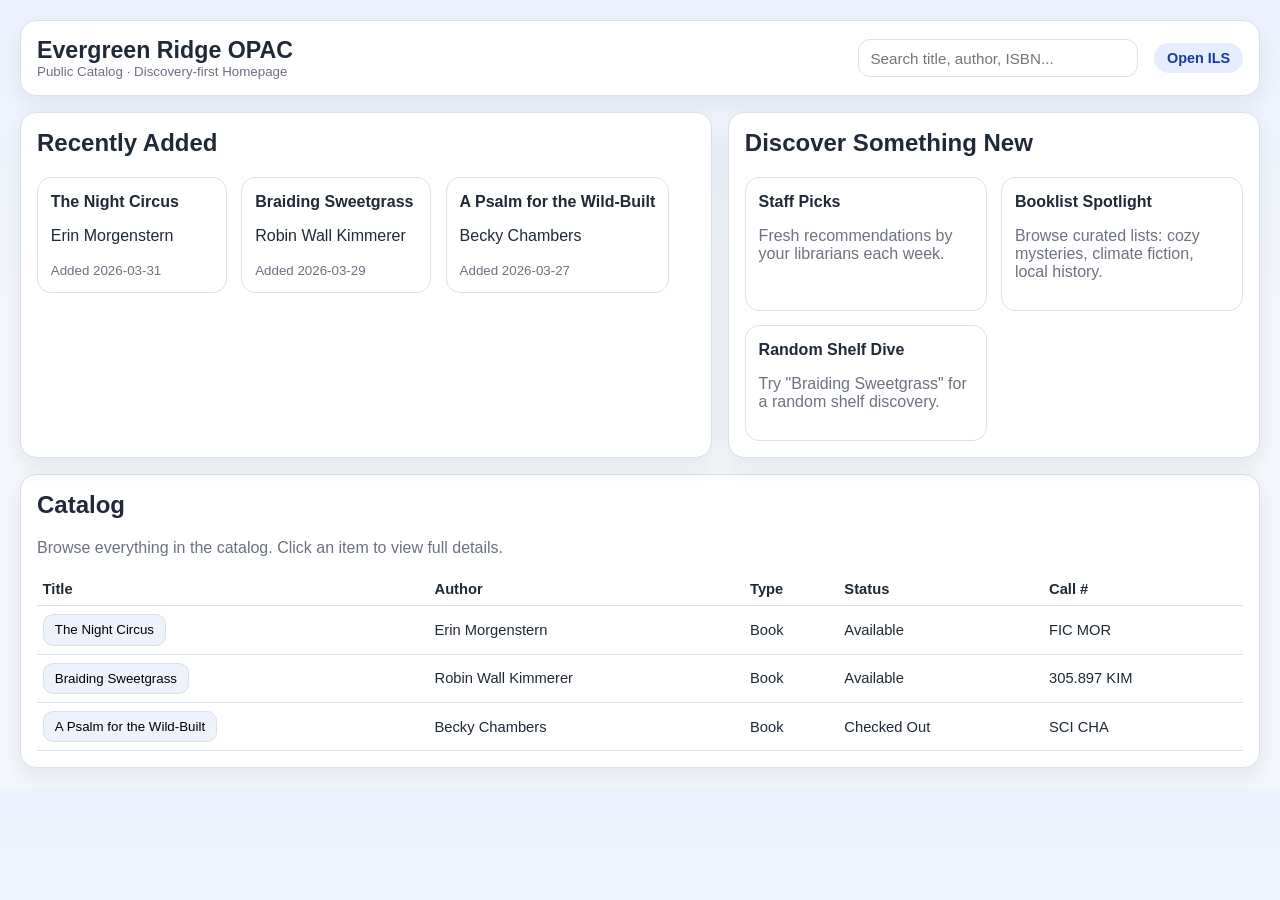
==== opac/index.html @ 5de5a3b0 "Build connected ILS and OPAC web prototype" ====
<!doctype html>
<html lang="en">
<head>
  <meta charset="UTF-8" />
  <meta name="viewport" content="width=device-width, initial-scale=1.0" />
  <title>Library OPAC</title>
  <link rel="stylesheet" href="../shared/styles.css" />
</head>
<body>
  <div class="shell">
    <header class="topbar card">
      <div class="brand">
        <h1>Evergreen Ridge OPAC</h1>
        <small>Public Catalog · Discovery-first Homepage</small>
      </div>
      <div class="search-inline">
        <input id="searchInput" placeholder="Search title, author, ISBN..." />
      </div>
      <nav class="nav-links"><a href="../ils/index.html">Open ILS</a></nav>
    </header>

    <section class="hero">
      <article class="card">
        <h2>Recently Added</h2>
        <div class="discovery-scroll" id="recentlyAdded"></div>
      </article>
      <article class="card">
        <h2>Discover Something New</h2>
        <div class="discovery-blocks">
          <div class="book-card"><h4>Staff Picks</h4><p class="muted">Fresh recommendations by your librarians each week.</p></div>
          <div class="book-card"><h4>Booklist Spotlight</h4><p class="muted">Browse curated lists: cozy mysteries, climate fiction, local history.</p></div>
          <div class="book-card"><h4>Random Shelf Dive</h4><p class="muted" id="randomShelfText">Click any title below to start exploring.</p></div>
        </div>
      </article>
    </section>

    <section class="card">
      <h2>Catalog</h2>
      <p class="muted">Browse everything in the catalog. Click an item to view full details.</p>
      <table class="table" id="catalogResults">
        <thead><tr><th>Title</th><th>Author</th><th>Type</th><th>Status</th><th>Call #</th></tr></thead>
        <tbody></tbody>
      </table>
    </section>
  </div>

  <dialog class="modal" id="itemModal">
    <div class="modal-content">
      <h3 id="modalTitle"></h3>
      <p><strong>Author:</strong> <span id="modalAuthor"></span></p>
      <p><strong>ISBN:</strong> <span id="modalIsbn"></span></p>
      <p><strong>Call Number:</strong> <span id="modalCall"></span></p>
      <p><strong>Status:</strong> <span id="modalStatus"></span></p>
      <p id="modalDescription" class="muted"></p>
      <button class="primary" id="closeModalBtn">Close</button>
    </div>
  </dialog>

  <script src="../data/catalogSeed.js"></script>
  <script src="./js/app.js"></script>
</body>
</html>
---- shared/styles.css ----
:root {
  --bg: #f4f7fb;
  --surface: #ffffff;
  --surface-muted: #eef3fb;
  --primary: #2554d9;
  --primary-dark: #173ba1;
  --accent: #00a3a3;
  --text: #1f2937;
  --text-muted: #6b7280;
  --border: #d8e0ef;
  --warning: #c98300;
  --danger: #c53333;
  --success: #147d42;
  --radius: 16px;
  --shadow: 0 8px 24px rgba(31, 41, 55, 0.08);
  --font: Inter, Segoe UI, Roboto, Helvetica, Arial, sans-serif;
}

* {
  box-sizing: border-box;
}

body {
  margin: 0;
  font-family: var(--font);
  background: linear-gradient(180deg, #edf3ff 0%, var(--bg) 40%);
  color: var(--text);
}

.shell {
  max-width: 1280px;
  margin: 0 auto;
  padding: 1.25rem;
}

.topbar {
  display: flex;
  align-items: center;
  justify-content: space-between;
  gap: 1rem;
  margin-bottom: 1rem;
}

.brand {
  display: flex;
  flex-direction: column;
}

.brand h1 {
  margin: 0;
  font-size: 1.45rem;
}

.brand small {
  color: var(--text-muted);
}

.nav-links {
  display: flex;
  flex-wrap: wrap;
  gap: 0.5rem;
}

.nav-links a {
  text-decoration: none;
  color: var(--primary-dark);
  background: #e6edff;
  padding: 0.45rem 0.8rem;
  border-radius: 999px;
  font-weight: 600;
  font-size: 0.9rem;
}

.search-inline {
  margin-left: auto;
  display: flex;
  gap: 0.5rem;
  align-items: center;
}

.search-inline input {
  width: 280px;
  max-width: 42vw;
  padding: 0.6rem 0.7rem;
  border: 1px solid var(--border);
  border-radius: 12px;
  font-size: 0.95rem;
}

.grid {
  display: grid;
  gap: 1rem;
}

.kpi-grid {
  grid-template-columns: repeat(auto-fit, minmax(180px, 1fr));
}

.card {
  background: var(--surface);
  border: 1px solid var(--border);
  border-radius: var(--radius);
  box-shadow: var(--shadow);
  padding: 1rem;
}

.card h2,
.card h3 {
  margin-top: 0;
}

.stat {
  font-size: 1.8rem;
  font-weight: 700;
  color: var(--primary-dark);
}

.layout {
  display: grid;
  grid-template-columns: 280px 1fr;
  gap: 1rem;
}

.sidebar {
  position: sticky;
  top: 1rem;
  align-self: start;
}

.menu button {
  width: 100%;
  text-align: left;
  border: 1px solid var(--border);
  background: var(--surface);
  border-radius: 12px;
  padding: 0.7rem;
  margin-bottom: 0.45rem;
  cursor: pointer;
}

.menu button.active {
  background: #e8efff;
  border-color: #b8cbff;
  font-weight: 700;
}

.panel { display: none; }
.panel.active { display: block; }

.form-grid {
  display: grid;
  grid-template-columns: repeat(auto-fit, minmax(180px, 1fr));
  gap: 0.6rem;
}

input, select, textarea, button {
  font-family: inherit;
}

input, select, textarea {
  width: 100%;
  border: 1px solid var(--border);
  border-radius: 10px;
  padding: 0.55rem 0.6rem;
}

button.primary {
  background: var(--primary);
  color: white;
  border: none;
  border-radius: 10px;
  padding: 0.55rem 0.8rem;
  font-weight: 700;
  cursor: pointer;
}

button.ghost {
  background: var(--surface-muted);
  border: 1px solid var(--border);
  border-radius: 10px;
  padding: 0.45rem 0.7rem;
  cursor: pointer;
}

.table {
  width: 100%;
  border-collapse: collapse;
  margin-top: 0.7rem;
  font-size: 0.92rem;
}

.table th,
.table td {
  text-align: left;
  border-bottom: 1px solid var(--border);
  padding: 0.5rem 0.35rem;
}

.badge {
  display: inline-block;
  padding: 0.22rem 0.5rem;
  border-radius: 999px;
  font-size: 0.75rem;
  font-weight: 700;
  background: #e3edff;
  color: #22429b;
}

.attention-list li { margin-bottom: 0.45rem; }
.attention-list .urgent { color: var(--danger); }
.attention-list .warn { color: var(--warning); }

.hero {
  display: grid;
  grid-template-columns: 1.3fr 1fr;
  gap: 1rem;
  margin-bottom: 1rem;
}

.discovery-scroll {
  display: flex;
  gap: 0.9rem;
  overflow-x: auto;
  padding-bottom: 0.45rem;
}

.book-card {
  min-width: 190px;
  background: var(--surface);
  border: 1px solid var(--border);
  border-radius: 14px;
  padding: 0.8rem;
}

.book-card h4 { margin: 0.15rem 0; }
.muted { color: var(--text-muted); }

.discovery-blocks {
  display: grid;
  grid-template-columns: repeat(auto-fit, minmax(230px, 1fr));
  gap: 0.9rem;
}

.modal {
  border: none;
  border-radius: 16px;
  width: min(680px, 92vw);
  padding: 0;
}

.modal::backdrop {
  background: rgba(16, 26, 56, 0.55);
}

.modal-content { padding: 1rem; }

@media (max-width: 920px) {
  .layout, .hero { grid-template-columns: 1fr; }
  .sidebar { position: static; }
}
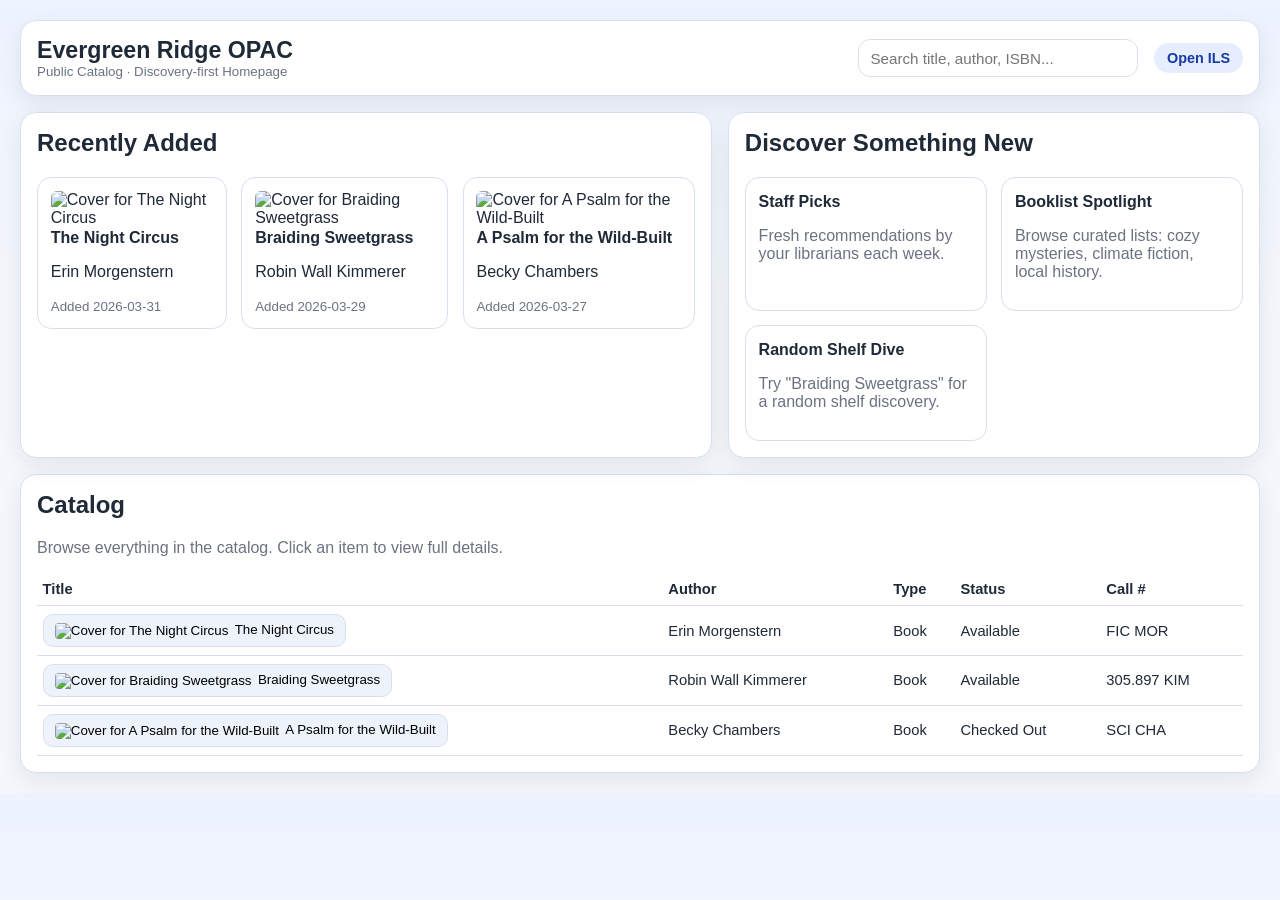
==== commit 8d8accff: "Enhance cataloging records with weeding and richer metadata" ====
--- a/opac/index.html
+++ b/opac/index.html
@@ -46,10 +46,13 @@
 
   <dialog class="modal" id="itemModal">
     <div class="modal-content">
+      <img id="modalCover" alt="Book cover" style="width:120px;height:170px;object-fit:cover;border-radius:8px;display:none;margin-bottom:0.75rem;" />
       <h3 id="modalTitle"></h3>
       <p><strong>Author:</strong> <span id="modalAuthor"></span></p>
       <p><strong>ISBN:</strong> <span id="modalIsbn"></span></p>
       <p><strong>Call Number:</strong> <span id="modalCall"></span></p>
+      <p><strong>Place of Publication:</strong> <span id="modalPubPlace"></span></p>
+      <p><strong>Pages:</strong> <span id="modalPageCount"></span></p>
       <p><strong>Status:</strong> <span id="modalStatus"></span></p>
       <p id="modalDescription" class="muted"></p>
       <button class="primary" id="closeModalBtn">Close</button>
--- a/shared/styles.css
+++ b/shared/styles.css
@@ -209,6 +209,44 @@
 .attention-list li { margin-bottom: 0.45rem; }
 .attention-list .urgent { color: var(--danger); }
 .attention-list .warn { color: var(--warning); }
+.report-category-grid {
+  display: grid;
+  grid-template-columns: repeat(auto-fit, minmax(200px, 1fr));
+  gap: 0.65rem;
+  margin-bottom: 0.8rem;
+}
+
+.report-category-card {
+  display: flex;
+  flex-direction: column;
+  text-align: left;
+  gap: 0.2rem;
+  border: 1px solid var(--border);
+  background: var(--surface);
+  border-radius: 12px;
+  padding: 0.75rem;
+  cursor: pointer;
+}
+
+.report-category-card.active {
+  background: #e8efff;
+  border-color: #b8cbff;
+}
+
+.report-category-title {
+  font-size: 0.98rem;
+  font-weight: 700;
+}
+
+.report-category-panel {
+  display: none;
+  border-top: 1px solid var(--border);
+  padding-top: 0.75rem;
+}
+
+.report-category-panel.active {
+  display: block;
+}
 
 .hero {
   display: grid;
